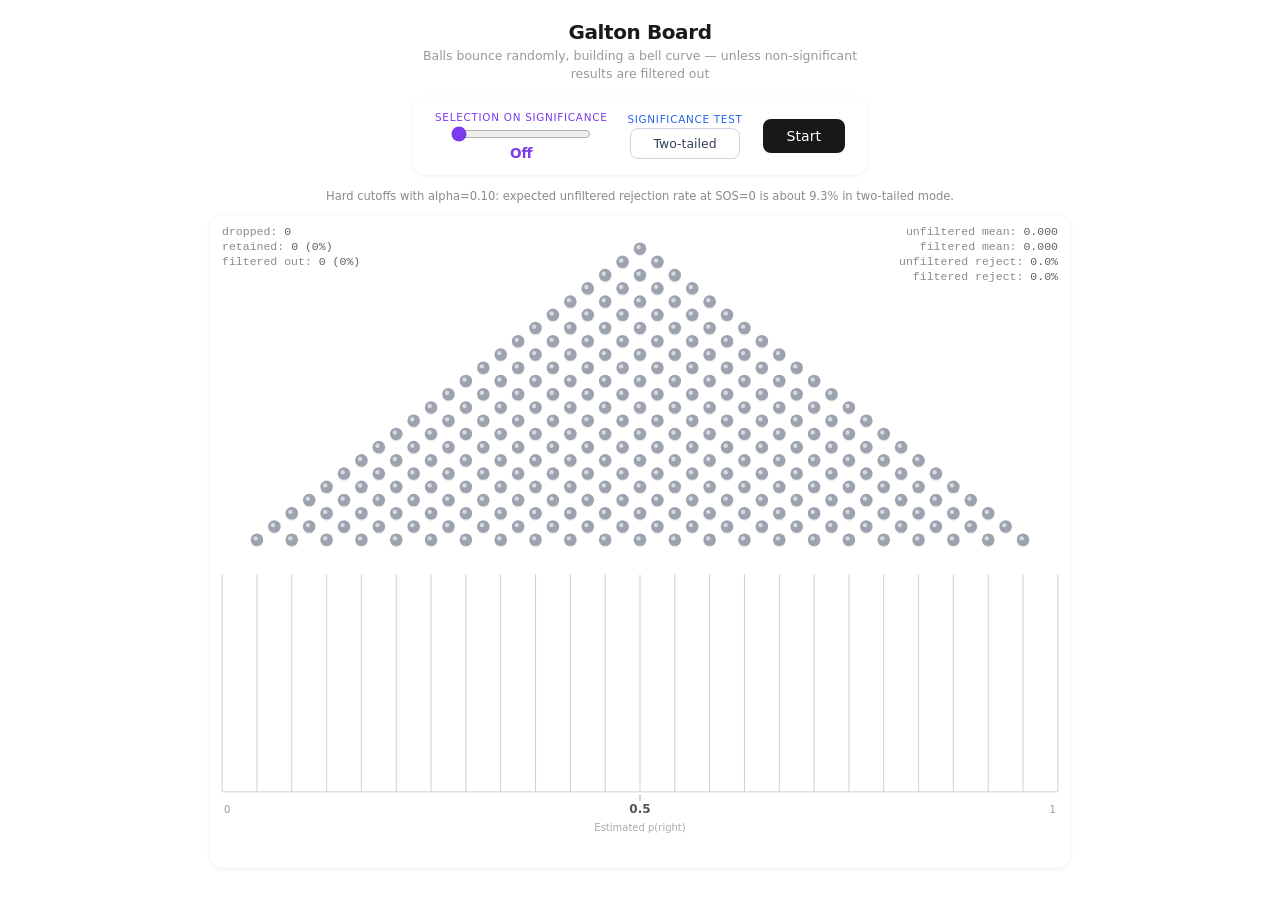
==== blog/galton-board-sos/galton-board-sos.html @ c85ecb81 "Galton board post" ====
<!DOCTYPE html>
<html lang="en">
<head>
<meta charset="UTF-8">
<meta name="viewport" content="width=device-width, initial-scale=1">
<title>Galton Board – Selection on Significance</title>
<style>
  * { box-sizing: border-box; margin: 0; padding: 0; }
  html, body { background: transparent; }
  body {
    font-family: system-ui, -apple-system, sans-serif;
    display: flex;
    flex-direction: column;
    align-items: center;
    padding: 20px 12px;
    color: #1a1a1a;
  }
  h1 { font-size: 1.25rem; font-weight: 600; letter-spacing: -0.02em; margin-bottom: 3px; }
  .sub { font-size: 0.78rem; color: #999; margin-bottom: 14px; text-align: center; max-width: 460px; line-height: 1.45; }
  .controls {
    background: #fff;
    border-radius: 14px;
    padding: 14px 22px;
    box-shadow: 0 1px 5px rgba(0,0,0,0.07);
    display: flex;
    gap: 20px;
    align-items: center;
    margin-bottom: 14px;
    flex-wrap: wrap;
    justify-content: center;
  }
  .cg { display: flex; flex-direction: column; align-items: center; gap: 3px; }
  .cg label { font-size: 0.65rem; color: #aaa; text-transform: uppercase; letter-spacing: 0.07em; white-space: nowrap; }
  .cg .val { font-size: 0.85rem; font-weight: 600; min-width: 40px; text-align: center; }
  .cg.sos label { color: #7c3aed; }
  .cg.sos .val { color: #7c3aed; }
  .cg.mode label { color: #2563eb; }
  input[type=range] { width: 140px; accent-color: #7c3aed; cursor: pointer; }
  button {
    background: #18181b; color: #fff;
    border: none; border-radius: 8px;
    padding: 9px 24px; font-size: 0.88rem; font-weight: 500;
    cursor: pointer; transition: background 0.15s;
    font-family: inherit; min-width: 80px;
  }
  button:hover { background: #3f3f46; }
  button.running { background: #dc2626; }
  button.running:hover { background: #b91c1c; }
  button.mode-btn {
    min-width: 110px;
    padding: 7px 12px;
    font-size: 0.78rem;
    background: #fff;
    color: #334155;
    border: 1px solid #cbd5e1;
  }
  button.mode-btn:hover { background: #f8fafc; }
  button.mode-btn.one-tailed {
    background: #eff6ff;
    color: #1d4ed8;
    border-color: #93c5fd;
  }
  .meta {
    margin: 0 0 10px;
    font-size: 0.72rem;
    color: #8a8a8a;
    text-align: center;
    max-width: 900px;
    line-height: 1.35;
    padding: 0 8px;
  }
  .board-wrap { position: relative; display: inline-block; width: fit-content; }
  .summary-row {
    position: absolute;
    top: 10px;
    left: 12px;
    right: 12px;
    z-index: 3;
    pointer-events: none;
    display: flex;
    justify-content: space-between;
    align-items: flex-start;
    gap: 16px;
    margin: 0;
    padding: 0;
  }
  .summary-block {
    font-size: 0.72rem;
    color: #6b7280;
    line-height: 1.3;
    white-space: nowrap;
    font-family: ui-monospace, SFMono-Regular, Menlo, Monaco, Consolas, "Liberation Mono", "Courier New", monospace;
    font-variant-numeric: tabular-nums;
  }
  .summary-block.right { text-align: right; }
  .summary-block .k { color: #8b8b8b; }
  .summary-block .v { color: #5f6368; }
  canvas { border-radius: 14px; box-shadow: 0 1px 5px rgba(0,0,0,0.07); display: block; background: #fff; }
</style>
</head>
<body>
<h1>Galton Board</h1>
<p class="sub">Balls bounce randomly, building a bell curve &mdash; unless non-significant results are filtered out</p>
<div class="controls">
  <div class="cg sos">
    <label>Selection on Significance</label>
    <input type="range" id="sosSlider" min="0" max="100" value="0" step="5">
    <span class="val" id="sosVal">Off</span>
  </div>
  <div class="cg mode">
    <label>Significance Test</label>
    <button id="tailBtn" class="mode-btn" type="button">Two-tailed</button>
  </div>
  <button id="btn">Start</button>
</div>
<div class="meta" id="alphaNote"></div>
<div class="board-wrap">
  <canvas id="c"></canvas>
  <div class="summary-row">
    <div class="summary-block left" id="countsHud"></div>
    <div class="summary-block right" id="metricsHud"></div>
  </div>
</div>
<script>
(function () {
  var canvas = document.getElementById('c');
  var ctx = canvas.getContext('2d');

  // ── Layout ─────────────────────────────────────────────────────────────
  var ROWS = 23, BINS = ROWS + 1;

  var BASE_W = 920;
  var scByW = (Math.min(860, window.innerWidth - 24)) / BASE_W;
  var sc = Math.max(scByW, 0.34);
  var W = Math.round(BASE_W * sc);
  var CX = W / 2;

  var PS = (W - sc * 26) / BINS; // Keep bins equal-width and fully on canvas.
  var PEG_R = Math.max(sc * 1.3, PS * 0.18);
  var BALL_R = Math.max(sc * 1.1, PS * 0.12);
  var BALL_D = BALL_R * 2;
  var PEG_Y0 = sc * 36;
  var ROW_H = Math.max(sc * 6.2, PS * 0.38);
  var GAP = Math.max(sc * 18, PS * 1.0);
  var BIN_TOP = PEG_Y0 + (ROWS - 1) * ROW_H + GAP;
  var BIN_H = Math.max(sc * 205, BALL_D * 26);
  var BIN_BOTTOM = BIN_TOP + BIN_H;
  var H = Math.ceil(BIN_BOTTOM + Math.max(sc * 54, BALL_D * 9));

  var dpr = window.devicePixelRatio || 1;
  canvas.width  = W * dpr;
  canvas.height = H * dpr;
  canvas.style.width  = W + 'px';
  canvas.style.height = H + 'px';
  ctx.scale(dpr, dpr);

  // ── Stacking geometry ──────────────────────────────────────────────────
  var BIN_INNER = PS - Math.max(sc * 1.4, PS * 0.12);
  var BPR = Math.max(1, Math.floor(BIN_INNER / BALL_D)); // balls per row

  var ALPHA = 0.10;
  var tailMode = 'two';
  function isTwoTailed() { return tailMode === 'two'; }
  function nChooseK(n, k) {
    if (k < 0 || k > n) return 0;
    if (k === 0 || k === n) return 1;
    k = Math.min(k, n - k);
    var c = 1;
    for (var i = 1; i <= k; i++) c = c * (n - k + i) / i;
    return c;
  }
  function buildBinProbs() {
    var probs = [];
    var denom = Math.pow(2, ROWS);
    for (var i = 0; i < BINS; i++) probs.push(nChooseK(ROWS, i) / denom);
    return probs;
  }
  var binProbs = buildBinProbs();
  function chooseCutoffs(alpha) {
    var bestTwo = { diff: Infinity, left: 0, rate: 0 };
    for (var a = 0; a <= Math.floor(ROWS / 2); a++) {
      var leftTail = 0;
      var rightTail = 0;
      for (var i = 0; i <= a; i++) leftTail += binProbs[i];
      for (var j = ROWS - a; j <= ROWS; j++) rightTail += binProbs[j];
      var twoRate = leftTail + rightTail;
      var twoDiff = Math.abs(twoRate - alpha);
      if (twoDiff < bestTwo.diff) bestTwo = { diff: twoDiff, left: a, rate: twoRate };
    }

    var bestOne = { diff: Infinity, right: 0, rate: 0 };
    for (var b = 0; b <= ROWS; b++) {
      var oneRate = 0;
      for (var k = b; k <= ROWS; k++) oneRate += binProbs[k];
      var oneDiff = Math.abs(oneRate - alpha);
      if (oneDiff < bestOne.diff) bestOne = { diff: oneDiff, right: b, rate: oneRate };
    }
    return {
      twoLeft: bestTwo.left,
      twoRight: ROWS - bestTwo.left,
      oneRight: bestOne.right,
      twoRate: bestTwo.rate,
      oneRate: bestOne.rate
    };
  }
  var CUTS = chooseCutoffs(ALPHA);
  function isSig(bin) {
    return isTwoTailed()
      ? (bin <= CUTS.twoLeft || bin >= CUTS.twoRight)
      : (bin >= CUTS.oneRight);
  }
  function binToProb(bin) { return bin / ROWS; }
  function fmt3(x) { return (Math.round(x * 1000) / 1000).toFixed(3); }
  function pct1(x) { return (x * 100).toFixed(1) + '%'; }
  function statsFromCounts(counts, total) {
    if (!total) return { mean: 0, rejectShare: 0 };
    var meanSum = 0;
    var rejectCount = 0;
    for (var i = 0; i < counts.length; i++) {
      meanSum += counts[i] * binToProb(i);
      if (isSig(i)) rejectCount += counts[i];
    }
    return { mean: meanSum / total, rejectShare: rejectCount / total };
  }
  function renderTally(landedCount, retainedCount, filteredCount, trueStats, pubStats) {
    var retainedPct = landedCount > 0 ? Math.round(retainedCount / landedCount * 100) : 0;
    var filteredPct = landedCount > 0 ? Math.round(filteredCount / landedCount * 100) : 0;
    countsHudEl.innerHTML =
      '<div><span class="k">dropped:</span> <span class="v">' + landedCount + '</span></div>' +
      '<div><span class="k">retained:</span> <span class="v">' + retainedCount + ' (' + retainedPct + '%)</span></div>' +
      '<div><span class="k">filtered out:</span> <span class="v">' + filteredCount + ' (' + filteredPct + '%)</span></div>';
    metricsHudEl.innerHTML =
      '<div><span class="k">unfiltered mean:</span> <span class="v">' + fmt3(trueStats.mean) + '</span></div>' +
      '<div><span class="k">filtered mean:</span> <span class="v">' + fmt3(pubStats.mean) + '</span></div>' +
      '<div><span class="k">unfiltered reject:</span> <span class="v">' + pct1(trueStats.rejectShare) + '</span></div>' +
      '<div><span class="k">filtered reject:</span> <span class="v">' + pct1(pubStats.rejectShare) + '</span></div>';
  }
  function boardLeftX() { return binCX(0) - PS / 2; }
  function boardRightX() { return binCX(BINS - 1) + PS / 2; }
  function leftCutX() {
    return isTwoTailed() ? (binCX(CUTS.twoLeft) + PS / 2) : null;
  }
  function rightCutX() {
    var rightBin = isTwoTailed() ? CUTS.twoRight : CUTS.oneRight;
    return binCX(rightBin) - PS / 2;
  }

  function pegX(r, c) { return CX + (c - r / 2) * PS; }
  function pegY(r)    { return PEG_Y0 + r * ROW_H; }
  function binCX(i)   { return CX + (i - (BINS - 1) / 2) * PS; }
  function smoothstep(t) { return t * t * (3 - 2 * t); }
  function easeIn(t)     { return t * t; }

  function stackPos(bin, index) {
    var row = Math.floor(index / BPR);
    var col = index % BPR;
    var cx  = binCX(bin);
    var startX = cx - ((BPR - 1) * BALL_D) / 2;
    var y = BIN_BOTTOM - row * BALL_D - BALL_R - sc * 1.5;
    return { x: startX + col * BALL_D, y: Math.max(y, BIN_TOP + BALL_R) };
  }

  // ── Ball ───────────────────────────────────────────────────────────────
  function Ball() {
    this.done = false;
    this.hitBurst = 0;
    this.counted = false;
    // Settling (published ball dropping to stack position)
    this.settling = false;
    this.settled  = false;
    this.settleT  = 0;
    this.settleFromX = 0; this.settleFromY = 0;
    this.settleToX   = 0; this.settleToY   = 0;
    // Filtering (non-sig ball falling through trapdoor)
    this.filtering  = false;
    this.filterDone = false;
    this.filterT    = 0;
    this.filterFromY = 0;

    var col = 0, rights = 0;
    this.wps = [];
    this.wps.push({ x: CX, y: sc * 4, peg: false });
    for (var r = 0; r < ROWS; r++) {
      this.wps.push({ x: pegX(r, col), y: pegY(r), peg: true });
      if (Math.random() < 0.5) { col++; rights++; }
    }
    this.bin = rights;
    this.wps.push({ x: binCX(rights), y: BIN_TOP + sc * 6, peg: false });
    this.si = 0;
    this.st = 0;
    this.x = this.wps[0].x;
    this.y = this.wps[0].y;
  }

  Ball.prototype.update = function (dt) {
    // ── Settling to stack position ──
    if (this.settling) {
      this.settleT += dt / 220;
      if (this.settleT >= 1) {
        this.settling = false;
        this.settled = true;
        this.x = this.settleToX;
        this.y = this.settleToY;
        settled[this.bin].push({ x: this.settleToX, y: this.settleToY });
      } else {
        var t = easeIn(this.settleT);
        this.x = this.settleFromX + (this.settleToX - this.settleFromX) * t;
        this.y = this.settleFromY + (this.settleToY - this.settleFromY) * t;
      }
      return;
    }
    // ── Falling through trapdoor ──
    if (this.filtering && !this.filterDone) {
      this.filterT += dt / 550;
      if (this.filterT >= 1) {
        this.filterDone = true;
      } else {
        this.y = this.filterFromY + easeIn(this.filterT) * (H - this.filterFromY + sc * 30);
      }
      return;
    }
    if (this.done || this.settled) return;
    if (this.hitBurst > 0) this.hitBurst = Math.max(0, this.hitBurst - dt / 140);

    var SEG_MS = 170;
    this.st += dt / SEG_MS;
    if (this.st >= 1) {
      this.si++;
      this.st -= 1;
      if (this.si >= this.wps.length - 1) {
        var last = this.wps[this.wps.length - 1];
        this.x = last.x;
        this.y = last.y;
        this.done = true;
        return;
      }
      if (this.wps[this.si].peg) this.hitBurst = 1;
    }
    var from = this.wps[this.si];
    var to   = this.wps[this.si + 1];
    var t    = Math.min(this.st, 1);
    this.x = from.x + (to.x - from.x) * smoothstep(t);
    this.y = from.y + (to.y - from.y) * easeIn(t);
    if (from.peg && t < 0.4) {
      this.y -= Math.sin((t / 0.4) * Math.PI) * sc * 14;
    }
  };

  Ball.prototype.draw = function () {
    if (this.settled || this.filterDone) return;
    if (this.done && !this.settling && !this.filtering) return;

    var opacity = 1;
    if (this.filtering) {
      opacity = 1 - Math.max(0, this.filterT - 0.4) / 0.6;
      if (opacity <= 0) return;
    }

    ctx.save();
    ctx.globalAlpha = opacity;

    // Glow ring on peg hit
    if (!this.filtering && !this.settling && this.hitBurst > 0
        && this.wps[this.si] && this.wps[this.si].peg) {
      var ring = PEG_R + (1 - this.hitBurst) * sc * 10;
      ctx.beginPath();
      ctx.arc(this.wps[this.si].x, this.wps[this.si].y, ring, 0, Math.PI * 2);
      ctx.strokeStyle = 'rgba(247,111,92,' + (this.hitBurst * 0.4) + ')';
      ctx.lineWidth = sc * 1.8;
      ctx.stroke();
    }

    // Ball
    ctx.beginPath();
    ctx.arc(this.x, this.y, BALL_R, 0, Math.PI * 2);
    ctx.fillStyle = '#e8604c';
    ctx.fill();

    ctx.restore();
  };

  // ── State ──────────────────────────────────────────────────────────────
  var balls = [], settled = [];
  var pubCounts = [], trueCounts = [], maxTrue = 1;
  var raf = null, lastTs = null;
  var landed = 0, published = 0, filtered = 0;
  var dropping = false, spawnAccum = 0;
  var SPAWN_INTERVAL = 70;

  var sosSlider = document.getElementById('sosSlider');
  var sosValEl  = document.getElementById('sosVal');
  var tailBtn   = document.getElementById('tailBtn');
  var btn       = document.getElementById('btn');
  var alphaNoteEl = document.getElementById('alphaNote');
  var countsHudEl = document.getElementById('countsHud');
  var metricsHudEl = document.getElementById('metricsHud');

  sosSlider.oninput = function () {
    var v = parseInt(sosSlider.value);
    sosValEl.textContent = v === 0 ? 'Off' : v + '%';
  };

  function updateTailBtn() {
    var oneTailed = !isTwoTailed();
    tailBtn.textContent = oneTailed ? 'One-tailed (right)' : 'Two-tailed';
    tailBtn.classList.toggle('one-tailed', oneTailed);
    tailBtn.setAttribute('aria-pressed', oneTailed ? 'true' : 'false');
    var modeName = oneTailed ? 'one-tailed (right)' : 'two-tailed';
    var modeRate = oneTailed ? CUTS.oneRate : CUTS.twoRate;
    alphaNoteEl.textContent = 'Hard cutoffs with alpha=' + ALPHA.toFixed(2) +
      ': expected unfiltered rejection rate at SOS=0 is about ' + pct1(modeRate) +
      ' in ' + modeName + ' mode.';
  }

  tailBtn.onclick = function () {
    tailMode = isTwoTailed() ? 'one' : 'two';
    updateTailBtn();
    stopDrop();
    resetState();
    render();
  };

  function resetState() {
    balls = []; settled = [];
    pubCounts = []; trueCounts = [];
    for (var i = 0; i < BINS; i++) {
      pubCounts.push(0); trueCounts.push(0); settled.push([]);
    }
    maxTrue = 1;
    landed = 0; published = 0; filtered = 0;
    spawnAccum = 0;
    renderTally(0, 0, 0, statsFromCounts(trueCounts, 0), statsFromCounts(pubCounts, 0));
  }

  function startDrop() {
    resetState();
    dropping = true;
    btn.textContent = 'Stop';
    btn.classList.add('running');
    lastTs = null;
    if (raf) cancelAnimationFrame(raf);
    raf = requestAnimationFrame(frame);
  }

  function stopDrop() {
    dropping = false;
    btn.textContent = 'Start';
    btn.classList.remove('running');
  }

  btn.onclick = function () {
    if (dropping) stopDrop(); else startDrop();
  };

  // ── Frame loop ─────────────────────────────────────────────────────────
  function frame(ts) {
    if (!lastTs) lastTs = ts;
    var dt = Math.min(ts - lastTs, 50);
    lastTs = ts;
    var sosProb = parseInt(sosSlider.value) / 100;

    // Spawn
    if (dropping) {
      spawnAccum += dt;
      while (spawnAccum >= SPAWN_INTERVAL) {
        spawnAccum -= SPAWN_INTERVAL;
        balls.push(new Ball());
      }
    }

    // Update
    for (var i = 0; i < balls.length; i++) {
      var b = balls[i];
      b.update(dt);
      if (b.done && !b.counted) {
        b.counted = true;
        landed++;
        trueCounts[b.bin]++;
        if (trueCounts[b.bin] > maxTrue) maxTrue = trueCounts[b.bin];
        var sig = isSig(b.bin);

        if (!sig && sosProb > 0 && Math.random() < sosProb) {
          // Falls through trapdoor
          b.filtering = true;
          b.filterFromY = b.y;
          filtered++;
        } else {
          // Settles into stack
          var pos = stackPos(b.bin, pubCounts[b.bin]);
          b.settling = true;
          b.settleFromX = b.x;
          b.settleFromY = b.y;
          b.settleToX = pos.x;
          b.settleToY = pos.y;
          pubCounts[b.bin]++;
          published++;
        }
      }
    }

    // Prune finished balls
    if (balls.length > 500) {
      var kept = [];
      for (var p = 0; p < balls.length; p++) {
        if (!balls[p].settled && !balls[p].filterDone) kept.push(balls[p]);
      }
      balls = kept;
    }

    render();

    // Tally
    var trueStats = statsFromCounts(trueCounts, landed);
    var pubStats = statsFromCounts(pubCounts, published);
    renderTally(landed, published, filtered, trueStats, pubStats);

    // Keep looping?
    var anyInFlight = dropping;
    if (!anyInFlight) {
      for (var k = 0; k < balls.length; k++) {
        if (!balls[k].settled && !balls[k].filterDone) { anyInFlight = true; break; }
      }
    }
    if (anyInFlight) raf = requestAnimationFrame(frame);
    else raf = null;
  }

  // ── Render ─────────────────────────────────────────────────────────────
  function render() {
    ctx.clearRect(0, 0, W, H);
    ctx.fillStyle = '#fff';
    ctx.fillRect(0, 0, W, H);

    var sosLevel  = parseInt(sosSlider.value);
    var sosActive = sosLevel > 0;
    var twoTailed = isTwoTailed();

    // ── Pegs ──
    for (var r = 0; r < ROWS; r++) {
      for (var c = 0; c <= r; c++) {
        var px = pegX(r, c), py = pegY(r);
        ctx.beginPath(); ctx.arc(px, py + sc * 1.5, PEG_R, 0, Math.PI * 2);
        ctx.fillStyle = 'rgba(0,0,0,0.07)'; ctx.fill();
        ctx.beginPath(); ctx.arc(px, py, PEG_R, 0, Math.PI * 2);
        ctx.fillStyle = '#9ca3af'; ctx.fill();
        ctx.beginPath(); ctx.arc(px - sc * 1.5, py - sc * 1.5, PEG_R * 0.35, 0, Math.PI * 2);
        ctx.fillStyle = 'rgba(255,255,255,0.6)'; ctx.fill();
      }
    }

    var boardL = boardLeftX();
    var boardR = boardRightX();
    var cutL = leftCutX();
    var cutR = rightCutX();

    // ── Non-sig zone shading ──
    if (sosActive) {
      var alpha = Math.min(0.06, sosLevel / 100 * 0.06);
      ctx.fillStyle = 'rgba(124,58,237,' + alpha + ')';
      if (twoTailed && cutL !== null && cutR !== null && cutR > cutL) {
        ctx.fillRect(cutL, BIN_TOP - sc * 22, cutR - cutL, BIN_H + sc * 24);
      }
      if (!twoTailed && cutR !== null && cutR > boardL) {
        ctx.fillRect(boardL, BIN_TOP - sc * 22, cutR - boardL, BIN_H + sc * 24);
      }
    }

    // ── Zone labels ──
    if (sosActive) {
      var labelY = BIN_TOP - sc * 8;
      ctx.textAlign = 'center';
      ctx.font = 'bold ' + Math.round(sc * 14) + 'px system-ui,sans-serif';
      if (twoTailed) {
        if (cutL !== null && cutL - boardL > sc * 28) {
          ctx.fillStyle = 'rgba(220,80,60,0.8)';
          ctx.fillText('Significant', (boardL + cutL) / 2, labelY);
        }
        if (cutR !== null && boardR - cutR > sc * 28) {
          ctx.fillStyle = 'rgba(220,80,60,0.8)';
          ctx.fillText('Significant', (cutR + boardR) / 2, labelY);
        }
        if (cutL !== null && cutR !== null && cutR - cutL > sc * 56) {
          ctx.fillStyle = 'rgba(124,58,237,0.65)';
          ctx.fillText('Not significant', (cutL + cutR) / 2, labelY);
        }
      } else {
        if (cutR !== null && cutR - boardL > sc * 56) {
          ctx.fillStyle = 'rgba(124,58,237,0.65)';
          ctx.fillText('Not significant', (boardL + cutR) / 2, labelY);
        }
        if (cutR !== null && boardR - cutR > sc * 28) {
          ctx.fillStyle = 'rgba(220,80,60,0.8)';
          ctx.fillText('Significant', (cutR + boardR) / 2, labelY);
        }
      }
    }

    // ── Significance threshold lines ──
    if (sosActive) {
      ctx.strokeStyle = 'rgba(124,58,237,0.35)';
      ctx.lineWidth = sc * 1.8;
      ctx.setLineDash([sc * 5, sc * 3]);
      ctx.beginPath();
      if (twoTailed && cutL !== null && cutL > boardL + sc) {
        ctx.moveTo(cutL, BIN_TOP - sc * 22);
        ctx.lineTo(cutL, BIN_BOTTOM + sc * 2);
      }
      if (cutR !== null && cutR < boardR - sc) {
        ctx.moveTo(cutR, BIN_TOP - sc * 22);
        ctx.lineTo(cutR, BIN_BOTTOM + sc * 2);
      }
      ctx.stroke();
      ctx.setLineDash([]);
    }

    // ── Bin walls (vertical dividers) ──
    ctx.strokeStyle = '#ccc';
    ctx.lineWidth = sc * 1;
    for (var w = 0; w <= BINS; w++) {
      var wx = binCX(0) - PS / 2 + w * PS;
      ctx.beginPath();
      ctx.moveTo(wx, BIN_TOP);
      ctx.lineTo(wx, BIN_BOTTOM);
      ctx.stroke();
    }

    // ── Bin floors (with trapdoors for non-sig bins) ──
    for (var i = 0; i < BINS; i++) {
      var lx = binCX(i) - PS / 2;
      var rx = binCX(i) + PS / 2;

      if (!isSig(i) && sosLevel > 0) {
        // Trapdoor: gap in floor proportional to SOS %
        var openFrac = sosLevel / 100;
        var openW = (rx - lx - sc * 6) * openFrac;
        var fcx = binCX(i);
        ctx.strokeStyle = '#ccc';
        ctx.lineWidth = sc * 1;
        // Left floor stub
        ctx.beginPath();
        ctx.moveTo(lx, BIN_BOTTOM);
        ctx.lineTo(fcx - openW / 2, BIN_BOTTOM);
        ctx.stroke();
        // Right floor stub
        ctx.beginPath();
        ctx.moveTo(fcx + openW / 2, BIN_BOTTOM);
        ctx.lineTo(rx, BIN_BOTTOM);
        ctx.stroke();
        // Hinge dots
        if (openW > sc * 6) {
          ctx.fillStyle = '#bbb';
          ctx.beginPath();
          ctx.arc(fcx - openW / 2, BIN_BOTTOM, sc * 1.2, 0, Math.PI * 2);
          ctx.arc(fcx + openW / 2, BIN_BOTTOM, sc * 1.2, 0, Math.PI * 2);
          ctx.fill();
        }
      } else {
        // Solid floor
        ctx.strokeStyle = '#ccc';
        ctx.lineWidth = sc * 1;
        ctx.beginPath();
        ctx.moveTo(lx, BIN_BOTTOM);
        ctx.lineTo(rx, BIN_BOTTOM);
        ctx.stroke();
      }
    }

    // ── True-height ghost line (where stack would be without filtering) ──
    if (sosActive && filtered > 0) {
      ctx.setLineDash([sc * 3, sc * 2]);
      ctx.strokeStyle = 'rgba(0,0,0,0.18)';
      ctx.lineWidth = sc * 1;
      for (var i = 0; i < BINS; i++) {
        if (trueCounts[i] > pubCounts[i]) {
          var trueRows = Math.ceil(trueCounts[i] / BPR);
          var ghostY = BIN_BOTTOM - trueRows * BALL_D - sc * 1.5;
          ghostY = Math.max(ghostY, BIN_TOP + sc * 1);
          var glx = binCX(i) - PS / 2 + sc * 2;
          var grx = binCX(i) + PS / 2 - sc * 2;
          ctx.beginPath();
          ctx.moveTo(glx, ghostY);
          ctx.lineTo(grx, ghostY);
          ctx.stroke();
        }
      }
      ctx.setLineDash([]);
    }

    // ── Settled balls (batched draw) ──
    ctx.fillStyle = '#e8604c';
    ctx.beginPath();
    for (var i = 0; i < BINS; i++) {
      for (var j = 0; j < settled[i].length; j++) {
        var s = settled[i][j];
        ctx.moveTo(s.x + BALL_R - 0.3, s.y);
        ctx.arc(s.x, s.y, BALL_R - 0.3, 0, Math.PI * 2);
      }
    }
    ctx.fill();

    // ── Active balls (in-flight, settling, filtering) ──
    for (var j = 0; j < balls.length; j++) balls[j].draw();

    // ── X-axis ──
    var centerRight = Math.floor(BINS / 2);
    var centerLeft = centerRight - 1;
    var zeroX = (binCX(centerLeft) + binCX(centerRight)) / 2;
    ctx.strokeStyle = '#aaa';
    ctx.lineWidth = sc * 1;
    ctx.beginPath();
    ctx.moveTo(zeroX, BIN_BOTTOM + sc * 3);
    ctx.lineTo(zeroX, BIN_BOTTOM + sc * 10);
    ctx.stroke();
    ctx.fillStyle = '#555';
    ctx.font = 'bold ' + Math.round(sc * 13) + 'px system-ui,sans-serif';
    ctx.textAlign = 'center';
    ctx.fillText('0.5', zeroX, BIN_BOTTOM + sc * 23);

    ctx.font = Math.round(sc * 11) + 'px system-ui,sans-serif';
    ctx.fillStyle = '#999';
    ctx.textAlign = 'left';
    ctx.fillText('0', binCX(0) - PS / 2 + sc * 2, BIN_BOTTOM + sc * 23);
    ctx.textAlign = 'right';
    ctx.fillText('1', binCX(BINS - 1) + PS / 2 - sc * 2, BIN_BOTTOM + sc * 23);

    ctx.fillStyle = '#aaa';
    ctx.font = Math.round(sc * 11) + 'px system-ui,sans-serif';
    ctx.textAlign = 'center';
    ctx.fillText('Estimated p(right)', CX, BIN_BOTTOM + sc * 42);

    // ── Legend ──
    if (sosActive && filtered > 0) {
      var legY = BIN_BOTTOM + sc * 58;
      ctx.setLineDash([sc * 3, sc * 2]);
      ctx.strokeStyle = 'rgba(0,0,0,0.18)';
      ctx.lineWidth = sc * 1;
      ctx.beginPath();
      ctx.moveTo(CX - sc * 52, legY - sc * 2);
      ctx.lineTo(CX - sc * 38, legY - sc * 2);
      ctx.stroke();
      ctx.setLineDash([]);
      ctx.font = Math.round(sc * 9) + 'px system-ui,sans-serif';
      ctx.textAlign = 'left';
      ctx.fillStyle = '#999';
      ctx.fillText('= true distribution height', CX - sc * 35, legY);
    }
  }

  updateTailBtn();
  resetState();
  render();
})();
</script>
</body>
</html>
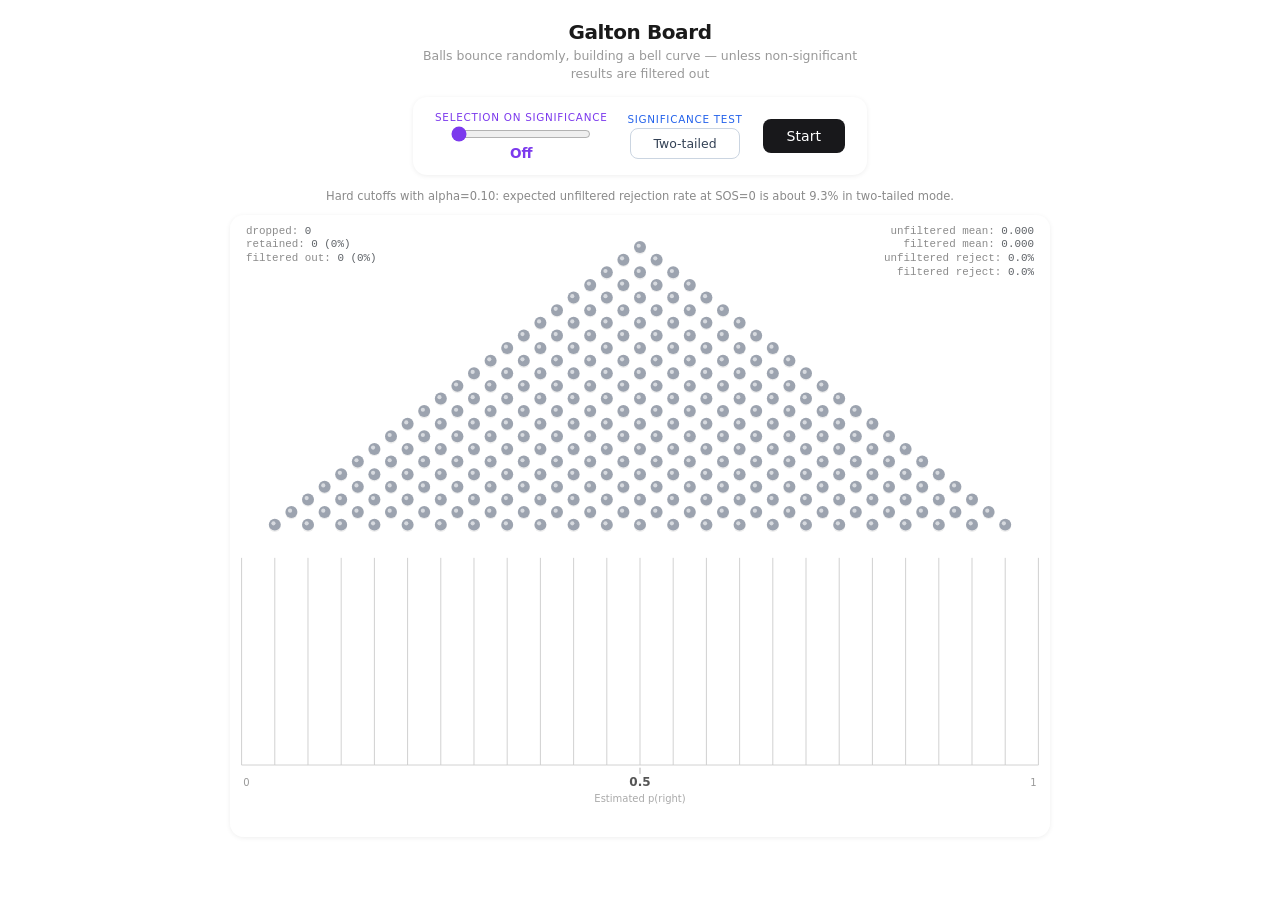
==== commit 41b40422: "padding fix" ====
--- a/blog/galton-board-sos/galton-board-sos.html
+++ b/blog/galton-board-sos/galton-board-sos.html
@@ -6,7 +6,7 @@
 <title>Galton Board – Selection on Significance</title>
 <style>
   * { box-sizing: border-box; margin: 0; padding: 0; }
-  html, body { background: transparent; }
+  html, body { background: transparent; overflow: hidden; }
   body {
     font-family: system-ui, -apple-system, sans-serif;
     display: flex;
@@ -73,8 +73,8 @@
   .summary-row {
     position: absolute;
     top: 10px;
-    left: 12px;
-    right: 12px;
+    left: 16px;
+    right: 16px;
     z-index: 3;
     pointer-events: none;
     display: flex;
@@ -85,9 +85,9 @@
     padding: 0;
   }
   .summary-block {
-    font-size: 0.72rem;
+    font-size: 0.68rem;
     color: #6b7280;
-    line-height: 1.3;
+    line-height: 1.25;
     white-space: nowrap;
     font-family: ui-monospace, SFMono-Regular, Menlo, Monaco, Consolas, "Liberation Mono", "Courier New", monospace;
     font-variant-numeric: tabular-nums;
@@ -130,7 +130,7 @@
   var ROWS = 23, BINS = ROWS + 1;
 
   var BASE_W = 920;
-  var scByW = (Math.min(860, window.innerWidth - 24)) / BASE_W;
+  var scByW = (Math.min(820, window.innerWidth - 24)) / BASE_W;
   var sc = Math.max(scByW, 0.34);
   var W = Math.round(BASE_W * sc);
   var CX = W / 2;
